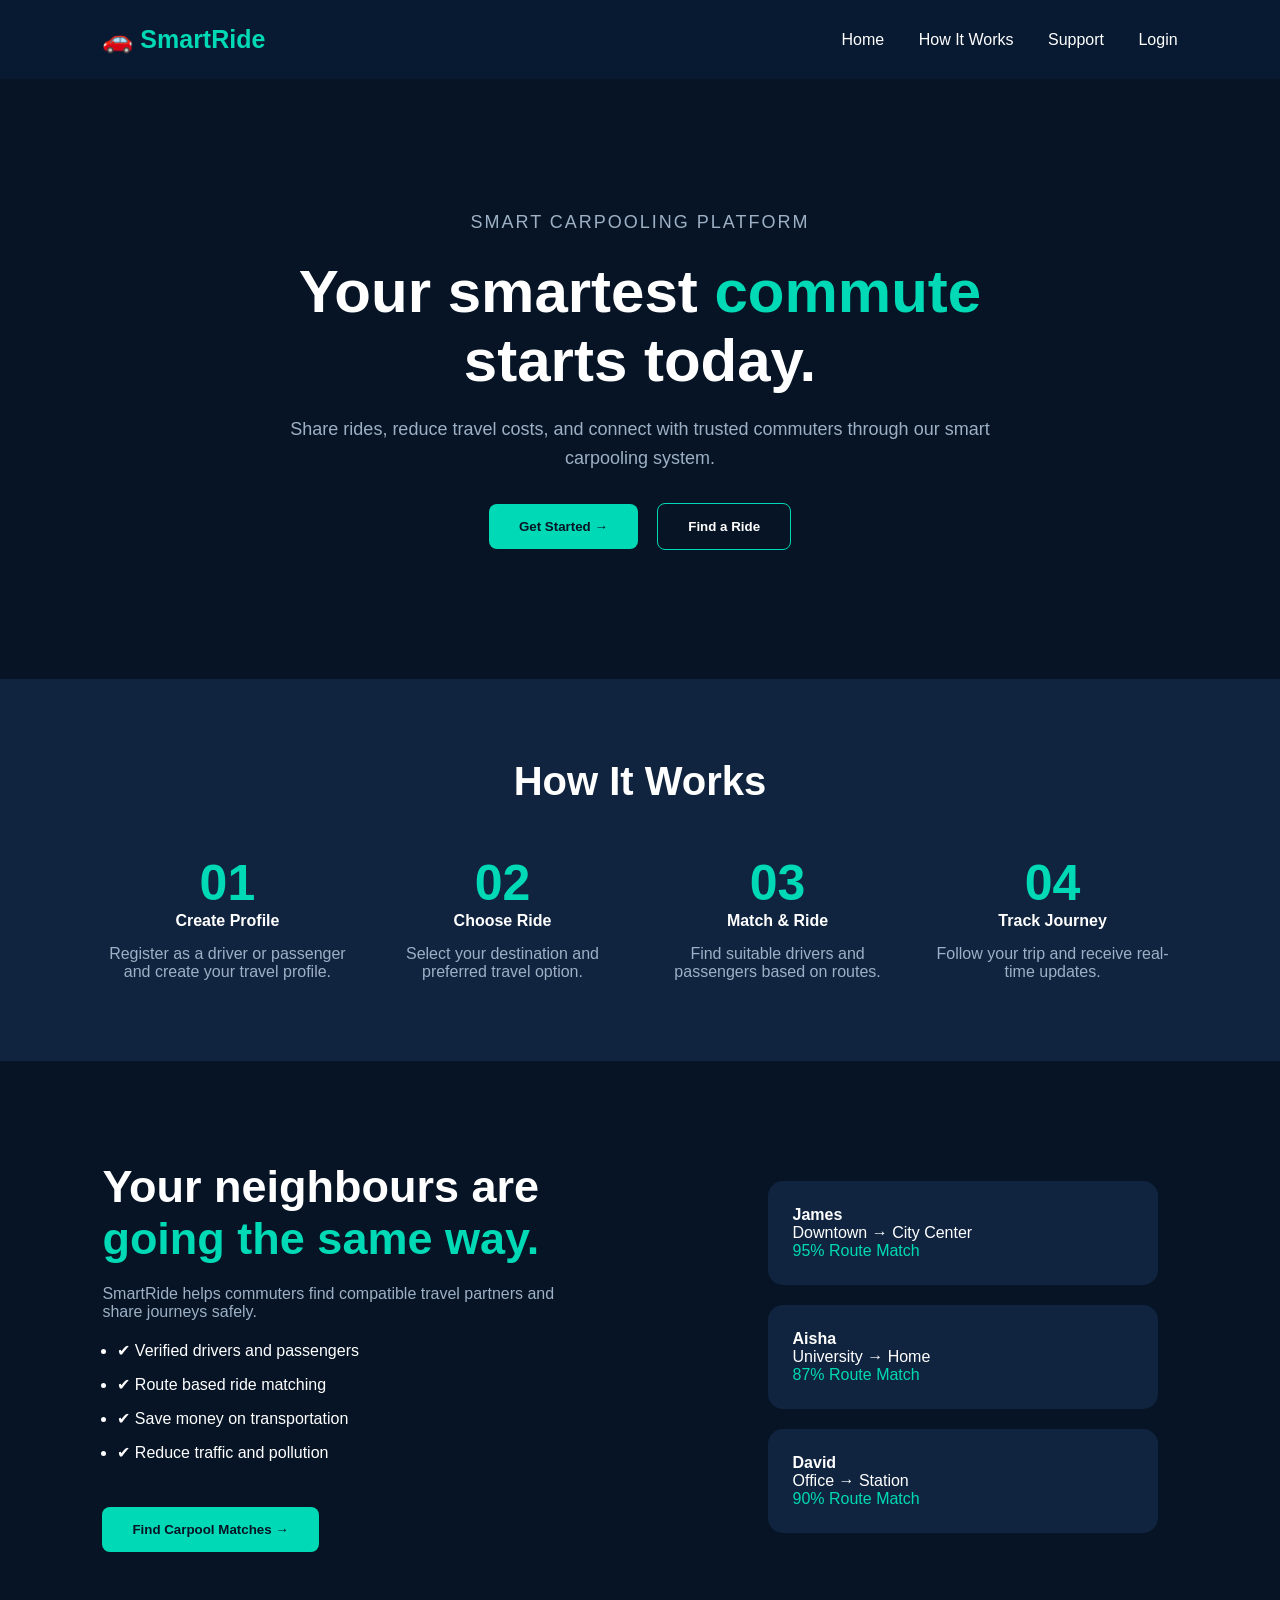
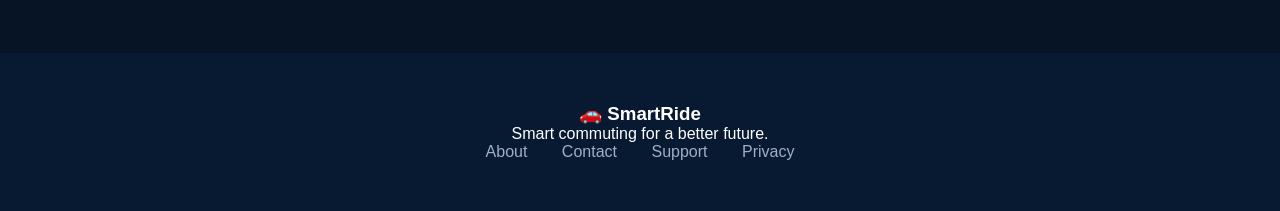
==== carpooling/index.html @ 7b259d80 "added startup , support , login and admin pages" ====
<!DOCTYPE html>
<html lang="en">

<head>

    <meta charset="UTF-8">
    <meta name="viewport" content="width=device-width, initial-scale=1.0">

    <title>Smart Car Pooling System</title>

    <link rel="stylesheet" href="index.css">

</head>


<body>


<!-- Navigation Bar -->

<header>

    <div class="logo">
        🚗 SmartRide
    </div>


    <nav>

        <a href="index.html">Home</a>
        <a href="#">How It Works</a>
        <a href="support.html">Support</a>
        <a href="login.html">Login</a>

    </nav>


</header>



<!-- Hero Section -->

<section class="hero">


    <div class="hero-content">

        <p class="small-title">
            SMART CARPOOLING PLATFORM
        </p>


        <h1>
            Your smartest
            <span>commute</span>
            starts today.
        </h1>


        <p>
            Share rides, reduce travel costs,
            and connect with trusted commuters
            through our smart carpooling system.
        </p>


        <button>
            Get Started →
        </button>


        <button class="second-btn">
            Find a Ride
        </button>


    </div>


</section>




<!-- How It Works -->

<section class="works">


<h2>
    How It Works
</h2>


<div class="cards">


    <div class="card">

        <h3>01</h3>

        <h4>Create Profile</h4>

        <p>
            Register as a driver or passenger
            and create your travel profile.
        </p>

    </div>



    <div class="card">

        <h3>02</h3>

        <h4>Choose Ride</h4>

        <p>
            Select your destination and
            preferred travel option.
        </p>

    </div>



    <div class="card">

        <h3>03</h3>

        <h4>Match & Ride</h4>

        <p>
            Find suitable drivers and
            passengers based on routes.
        </p>

    </div>



    <div class="card">

        <h3>04</h3>

        <h4>Track Journey</h4>

        <p>
            Follow your trip and receive
            real-time updates.
        </p>

    </div>


</div>


</section>





<!-- Features Section -->


<section class="features">


<div class="feature-text">


<h2>
    Your neighbours are
    <span>going the same way.</span>
</h2>


<p>
SmartRide helps commuters find
compatible travel partners and
share journeys safely.
</p>



<ul>

<li>✔ Verified drivers and passengers</li>

<li>✔ Route based ride matching</li>

<li>✔ Save money on transportation</li>

<li>✔ Reduce traffic and pollution</li>


</ul>


<button>
Find Carpool Matches →
</button>


</div>



<div class="ride-box">


<div class="ride-card">

<h4>James</h4>

<p>
Downtown → City Center
</p>

<span>
95% Route Match
</span>


</div>



<div class="ride-card">

<h4>Aisha</h4>

<p>
University → Home
</p>

<span>
87% Route Match
</span>


</div>


<div class="ride-card">

<h4>David</h4>

<p>
Office → Station
</p>

<span>
90% Route Match
</span>


</div>


</div>


</section>





<!-- Footer -->


<footer>


<h3>
🚗 SmartRide
</h3>


<p>
Smart commuting for a better future.
</p>


<div>

<a href="#">About</a>

<a href="#">Contact</a>

<a href="support.html">Support</a>

<a href="#">Privacy</a>


</div>


</footer>



</body>

</html>
---- carpooling/index.css ----
*{

    margin:0;
    padding:0;
    box-sizing:border-box;

}


body{

    font-family:Arial, sans-serif;
    background:#061425;
    color:white;

}


/* Navigation */


header{

    display:flex;
    justify-content:space-between;
    align-items:center;

    padding:25px 8%;

    background:#081a32;

}


.logo{

    color:#00d9b5;
    font-size:25px;
    font-weight:bold;

}


nav a{

    color:white;
    text-decoration:none;
    margin-left:30px;

}


nav a:hover{

    color:#00d9b5;

}





/* Hero Section */


.hero{

    min-height:600px;

    display:flex;

    align-items:center;

    justify-content:center;

    text-align:center;


}


.hero-content{

    width:700px;

}


.small-title{

    color:#00d9b5;

    letter-spacing:2px;

}


.hero h1{

    font-size:60px;

    margin:20px 0;

}


.hero h1 span{

    color:#00d9b5;

}


.hero p{

    color:#9db0c5;

    font-size:18px;

    line-height:1.6;

}



button{

    margin-top:30px;

    padding:15px 30px;

    border:none;

    border-radius:8px;

    background:#00d9b5;

    color:#061425;

    font-weight:bold;

    cursor:pointer;

}


.second-btn{

    margin-left:15px;

    background:transparent;

    border:1px solid #00d9b5;

    color:white;

}





/* How it works */


.works{

    padding:80px 8%;

    background:#10243f;

    text-align:center;

}


.works h2{

    font-size:40px;

}


.cards{

    display:flex;

    gap:25px;

    margin-top:50px;

}


.card{

    flex:1;

}


.card h3{

    font-size:50px;

    color:#00d9b5;

}


.card p{

    color:#9db0c5;

    margin-top:15px;

}






/* Features */


.features{

    display:flex;

    justify-content:space-between;

    padding:100px 8%;

}



.feature-text{

    width:45%;

}


.feature-text h2{

    font-size:45px;

}


.feature-text span{

    color:#00d9b5;

}


.feature-text p{

    color:#9db0c5;

    margin:20px 0;

}



li{

    margin:15px;

}



.ride-box{

    width:40%;

}



.ride-card{

    background:#10243f;

    padding:25px;

    margin:20px;

    border-radius:15px;

}


.ride-card span{

    color:#00d9b5;

}




/* Footer */


footer{

    background:#081a32;

    padding:50px;

    text-align:center;

}


footer a{

    color:#9db0c5;

    margin:15px;

    text-decoration:none;

}
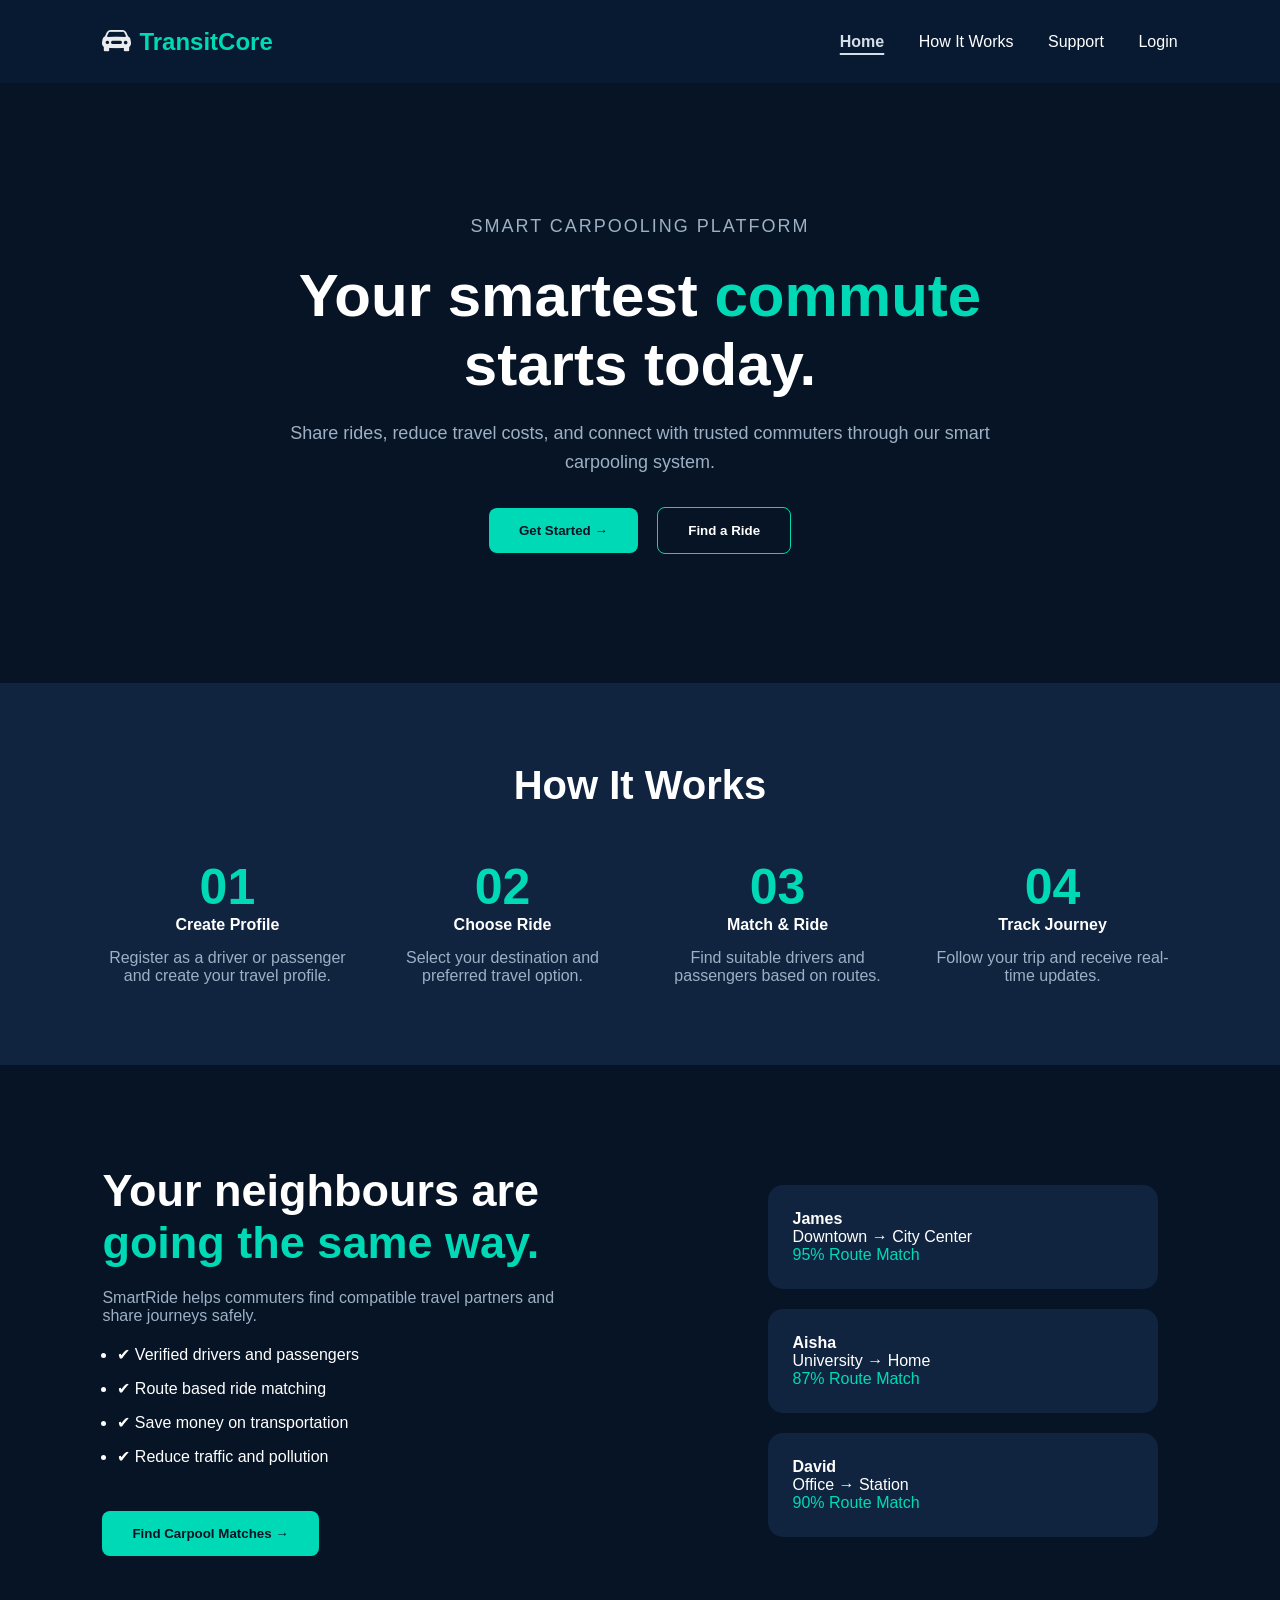
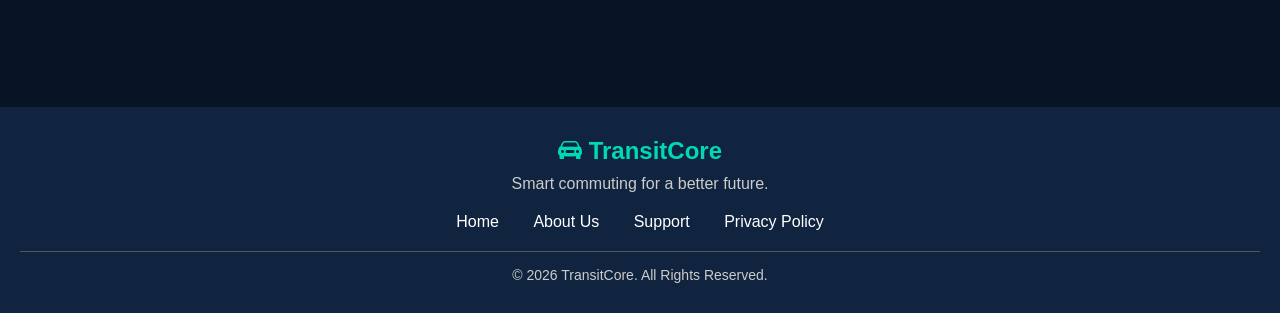
==== commit e96b5df1: "add support and start page" ====
--- a/carpooling/index.html
+++ b/carpooling/index.html
@@ -2,114 +2,67 @@
 <html lang="en">
 
 <head>
-
     <meta charset="UTF-8">
     <meta name="viewport" content="width=device-width, initial-scale=1.0">
-
     <title>Smart Car Pooling System</title>
-
     <link rel="stylesheet" href="index.css">
-
+    <link rel="stylesheet" href="https://cdn.jsdelivr.net/npm/bootstrap-icons@1.11.3/font/bootstrap-icons.min.css">
 </head>
-
 
 <body>
 
-
-<!-- Navigation Bar -->
-
 <header>
-
     <div class="logo">
-        🚗 SmartRide
+      <i class="bi bi-car-front-fill car-icon"></i> TransitCore
     </div>
 
-
     <nav>
-
-        <a href="index.html">Home</a>
+        <a href="index.html" class="active">Home</a>
         <a href="#">How It Works</a>
         <a href="support.html">Support</a>
         <a href="login.html">Login</a>
-
     </nav>
-
-
 </header>
 
 
-
-<!-- Hero Section -->
-
 <section class="hero">
-
-
     <div class="hero-content">
-
         <p class="small-title">
             SMART CARPOOLING PLATFORM
         </p>
-
-
         <h1>
             Your smartest
             <span>commute</span>
             starts today.
         </h1>
-
-
         <p>
             Share rides, reduce travel costs,
             and connect with trusted commuters
             through our smart carpooling system.
         </p>
-
-
         <button>
             Get Started →
         </button>
-
-
         <button class="second-btn">
             Find a Ride
         </button>
-
-
     </div>
-
-
 </section>
 
 
-
-
-<!-- How It Works -->
-
 <section class="works">
-
-
 <h2>
     How It Works
 </h2>
-
-
 <div class="cards">
-
-
     <div class="card">
-
         <h3>01</h3>
-
         <h4>Create Profile</h4>
-
         <p>
             Register as a driver or passenger
             and create your travel profile.
         </p>
-
     </div>
-
-
 
     <div class="card">
 
@@ -124,60 +77,35 @@
 
     </div>
 
-
-
     <div class="card">
-
         <h3>03</h3>
-
         <h4>Match & Ride</h4>
-
         <p>
             Find suitable drivers and
             passengers based on routes.
         </p>
-
     </div>
 
-
-
     <div class="card">
-
         <h3>04</h3>
-
         <h4>Track Journey</h4>
-
         <p>
             Follow your trip and receive
             real-time updates.
         </p>
-
     </div>
 
-
 </div>
-
 
 </section>
 
 
-
-
-
-<!-- Features Section -->
-
-
 <section class="features">
-
-
 <div class="feature-text">
-
-
 <h2>
     Your neighbours are
     <span>going the same way.</span>
 </h2>
-
 
 <p>
 SmartRide helps commuters find
@@ -185,126 +113,81 @@
 share journeys safely.
 </p>
 
-
-
 <ul>
-
 <li>✔ Verified drivers and passengers</li>
-
 <li>✔ Route based ride matching</li>
-
 <li>✔ Save money on transportation</li>
-
 <li>✔ Reduce traffic and pollution</li>
 
-
 </ul>
-
-
 <button>
 Find Carpool Matches →
 </button>
 
-
 </div>
 
-
-
 <div class="ride-box">
-
-
 <div class="ride-card">
-
 <h4>James</h4>
-
 <p>
 Downtown → City Center
 </p>
-
 <span>
 95% Route Match
 </span>
 
-
 </div>
 
-
-
 <div class="ride-card">
-
 <h4>Aisha</h4>
-
 <p>
 University → Home
 </p>
-
 <span>
 87% Route Match
 </span>
 
-
 </div>
-
-
 <div class="ride-card">
-
 <h4>David</h4>
-
 <p>
 Office → Station
 </p>
-
 <span>
 90% Route Match
 </span>
+</div>
+</div>
+</section>
+ 
+<footer class="footer">
+    <div class="footer-brand">
+        <h3>
+            <i class="bi bi-car-front-fill"></i> TransitCore
+        </h3>
 
+        <p>
+            Smart commuting for a better future.
+        </p>
+    </div>
 
-</div>
+    <div class="footer-links">
+        <a href="index.html">Home</a>
+        <a href="#">About Us</a>
+        <a href="support.html">Support</a>
+        <a href="#">Privacy Policy</a>
+    </div>
 
-
-</div>
-
-
-</section>
-
-
-
-
-
-<!-- Footer -->
-
-
-<footer>
-
-
-<h3>
-🚗 SmartRide
-</h3>
-
-
-<p>
-Smart commuting for a better future.
-</p>
-
-
-<div>
-
-<a href="#">About</a>
-
-<a href="#">Contact</a>
-
-<a href="support.html">Support</a>
-
-<a href="#">Privacy</a>
-
-
-</div>
-
+    <div class="footer-bottom">
+        <p>
+            &copy; 2026 TransitCore. All Rights Reserved.
+        </p>
+    </div>
 
 </footer>
-
-
 
 </body>
 
 </html>
+
+
--- a/carpooling/index.css
+++ b/carpooling/index.css
@@ -1,331 +1,255 @@
 *{
-
     margin:0;
     padding:0;
     box-sizing:border-box;
-
-}
-
+}
 
 body{
-
     font-family:Arial, sans-serif;
     background:#061425;
     color:white;
-
-}
-
-
-/* Navigation */
-
+}
 
 header{
-
     display:flex;
     justify-content:space-between;
     align-items:center;
-
     padding:25px 8%;
-
     background:#081a32;
-
-}
-
+}
 
 .logo{
-
     color:#00d9b5;
     font-size:25px;
     font-weight:bold;
-
-}
-
+}
 
 nav a{
-
     color:white;
     text-decoration:none;
     margin-left:30px;
-
-}
-
+}
 
 nav a:hover{
-
-    color:#00d9b5;
-
-}
-
-
-
-
-
-/* Hero Section */
-
+    color:#00d9b5;
+}
+
+nav a.active {
+    font-weight: bold;
+    color: #d4dee8; 
+    text-decoration: underline;
+    text-underline-offset: 6px; 
+    text-decoration-thickness: 2px;
+}
 
 .hero{
-
     min-height:600px;
-
-    display:flex;
-
+    display:flex;
     align-items:center;
-
     justify-content:center;
-
     text-align:center;
-
-
-}
-
+}
 
 .hero-content{
-
     width:700px;
-
-}
-
+}
 
 .small-title{
-
-    color:#00d9b5;
-
+    color:#00d9b5;
     letter-spacing:2px;
-
-}
-
+}
 
 .hero h1{
-
     font-size:60px;
-
     margin:20px 0;
-
-}
-
+}
 
 .hero h1 span{
-
-    color:#00d9b5;
-
-}
-
+    color:#00d9b5;
+}
 
 .hero p{
-
     color:#9db0c5;
-
     font-size:18px;
-
     line-height:1.6;
-
-}
-
-
+}
 
 button{
-
     margin-top:30px;
-
     padding:15px 30px;
-
     border:none;
-
     border-radius:8px;
-
     background:#00d9b5;
-
     color:#061425;
-
     font-weight:bold;
-
     cursor:pointer;
-
-}
-
+}
 
 .second-btn{
-
     margin-left:15px;
-
     background:transparent;
-
     border:1px solid #00d9b5;
-
     color:white;
-
-}
-
-
-
-
-
-/* How it works */
-
+}
 
 .works{
-
     padding:80px 8%;
-
     background:#10243f;
-
     text-align:center;
-
-}
-
+}
 
 .works h2{
-
     font-size:40px;
-
-}
-
+}
 
 .cards{
-
-    display:flex;
-
+    display:flex;
     gap:25px;
-
     margin-top:50px;
-
-}
-
+}
 
 .card{
-
     flex:1;
-
-}
-
+}
 
 .card h3{
-
     font-size:50px;
-
-    color:#00d9b5;
-
-}
-
+    color:#00d9b5;
+}
 
 .card p{
-
     color:#9db0c5;
-
     margin-top:15px;
-
-}
-
-
-
-
-
-
-/* Features */
-
+}
 
 .features{
-
-    display:flex;
-
+    display:flex;
     justify-content:space-between;
-
     padding:100px 8%;
-
-}
-
-
+}
 
 .feature-text{
-
     width:45%;
-
-}
-
+}
 
 .feature-text h2{
-
     font-size:45px;
-
-}
-
+}
 
 .feature-text span{
-
-    color:#00d9b5;
-
-}
-
+    color:#00d9b5;
+}
 
 .feature-text p{
-
     color:#9db0c5;
-
     margin:20px 0;
-
-}
-
-
+}
 
 li{
-
     margin:15px;
-
-}
-
-
+}
 
 .ride-box{
-
     width:40%;
-
-}
-
-
+}
 
 .ride-card{
-
     background:#10243f;
-
     padding:25px;
-
     margin:20px;
-
     border-radius:15px;
-
-}
-
+}
 
 .ride-card span{
-
-    color:#00d9b5;
-
-}
-
-
-
-
-/* Footer */
-
-
-footer{
-
-    background:#081a32;
-
-    padding:50px;
-
-    text-align:center;
-
-}
-
-
-footer a{
-
-    color:#9db0c5;
-
-    margin:15px;
-
-    text-decoration:none;
-
-}
-
+    color:#00d9b5;
+}
+
+
+h3{
+    color: #00d9b5;
+}
+
+
+.logo {
+    display: flex;
+    align-items: center;
+    gap: 8px; 
+    font-size: 1.5rem;
+    font-weight: bold;
+    cursor: pointer;
+}
+
+.car-icon {
+    color: #eaecef; 
+    font-size: 1.8rem; 
+    display: inline-block; 
+}
+
+@keyframes driveRightToLeft {
+    0% { 
+        transform: translateX(15px); 
+        opacity: 0; 
+    }
+    30% { 
+        opacity: 1; 
+    }
+
+    70% {
+        opacity: 1;
+    }
+
+    100% { 
+        transform: translateX(-15px); 
+        opacity: 0; 
+    }
+}
+
+.logo:hover .car-icon {
+    animation: driveRightToLeft 1s linear infinite; 
+}
+
+.footer {
+    background-color: #10243f;
+    color: white;
+    padding: 30px 20px;
+    text-align: center;
+    margin-top: 50px;
+}
+
+.footer-brand h3 {
+    font-size: 24px;
+    margin-bottom: 10px;
+}
+
+.footer-brand p {
+    font-size: 16px;
+    color: #cccccc;
+}
+
+
+.footer-links {
+    margin: 20px 0;
+}
+
+.footer-links a {
+    color: white;
+    text-decoration: none;
+    margin: 0 15px;
+    font-size: 16px;
+}
+
+.footer-links a:hover {
+    color: #00bfff;
+    text-decoration: underline;
+}
+
+.footer-bottom {
+    border-top: 1px solid #555;
+    padding-top: 15px;
+    margin-top: 20px;
+}
+
+.footer-bottom p {
+    font-size: 14px;
+    color: #cccccc;
+}
